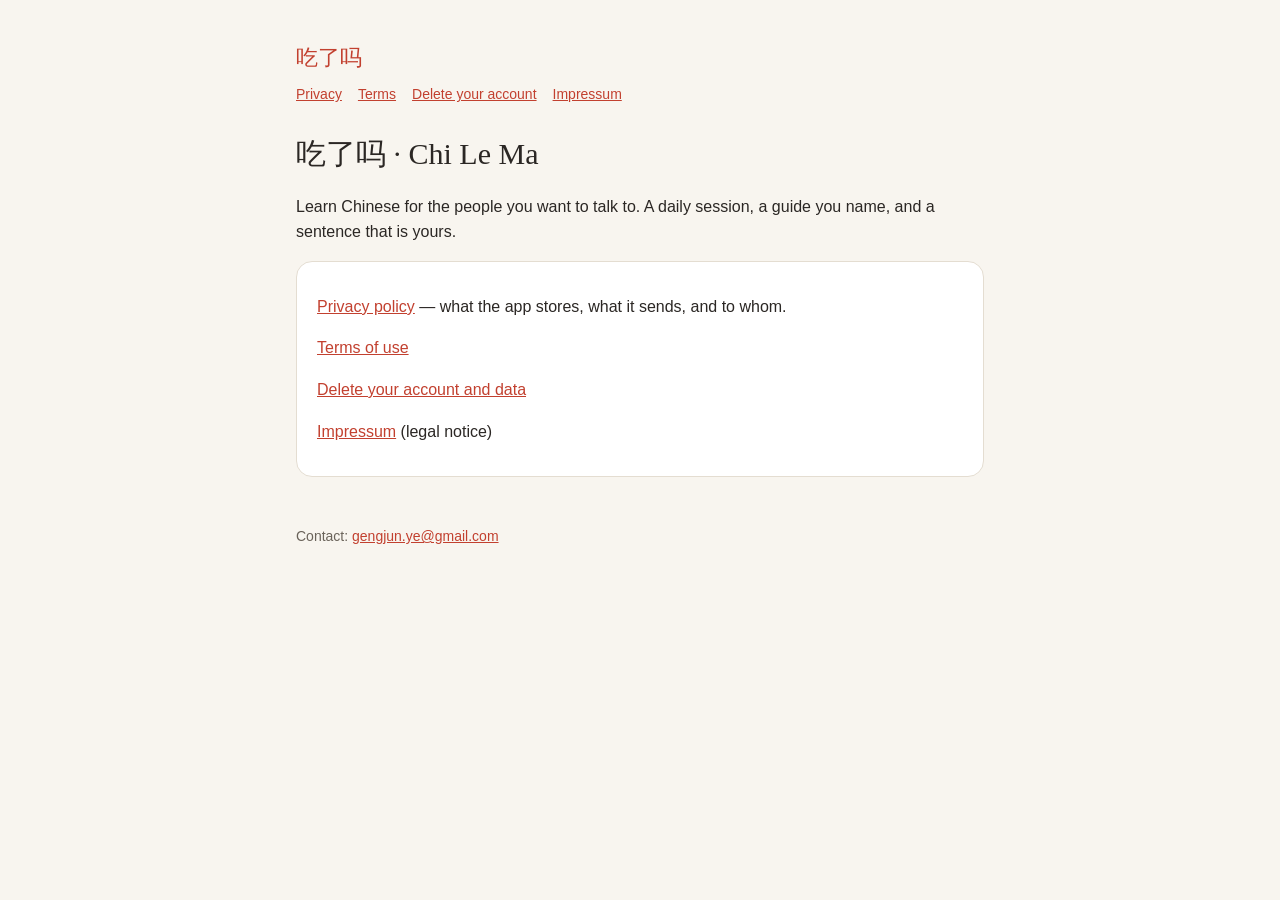
==== index.html @ 6a092551 "Legal pages: privacy, terms, account deletion, Impressum (address placeholder) Co-Authored-By: Claud" ====
<!doctype html><html lang="en"><head><meta charset="utf-8"><meta name="viewport" content="width=device-width,initial-scale=1"><title>吃了吗 Chi Le Ma</title><link rel="stylesheet" href="style.css"></head><body><main><a class="mark" href="./">吃了吗</a><nav><a href="privacy.html">Privacy</a><a href="terms.html">Terms</a><a href="delete.html">Delete your account</a><a href="impressum.html">Impressum</a></nav>
<h1>吃了吗 · Chi Le Ma</h1>
<p>Learn Chinese for the people you want to talk to. A daily session, a guide you name, and a sentence that is yours.</p>
<div class="card">
<p><a href="privacy.html">Privacy policy</a> — what the app stores, what it sends, and to whom.</p>
<p><a href="terms.html">Terms of use</a></p>
<p><a href="delete.html">Delete your account and data</a></p>
<p><a href="impressum.html">Impressum</a> (legal notice)</p>
</div>
<p class="soft" style="margin-top:48px">Contact: <a href="mailto:gengjun.ye@gmail.com">gengjun.ye@gmail.com</a></p></main></body></html>
---- style.css ----
:root { --paper:#F8F5EF; --card:#fff; --ink:#2B2724; --soft:#6A635A; --red:#C2402F; --border:#E4DDD1; }
@media (prefers-color-scheme: dark) { :root { --paper:#141210; --card:#1F1C18; --ink:#F5F1E8; --soft:rgba(245,241,232,.64); --red:#E0705F; --border:rgba(255,255,255,.09); } }
* { box-sizing:border-box; }
body { margin:0; background:var(--paper); color:var(--ink); font:16px/1.6 -apple-system, "Segoe UI", Roboto, sans-serif; }
main { max-width:720px; margin:0 auto; padding:40px 16px 64px; }
h1 { font-family:"Noto Serif SC", Georgia, serif; font-weight:400; font-size:30px; margin:0 0 4px; }
h2 { font-size:18px; margin:32px 0 8px; }
.mark { color:var(--red); font-family:"Noto Serif SC", serif; font-size:22px; text-decoration:none; }
.meta, .soft { color:var(--soft); font-size:14px; }
a { color:var(--red); }
nav { display:flex; flex-wrap:wrap; gap:16px; margin:8px 0 24px; font-size:14px; }
.card { background:var(--card); border:1px solid var(--border); border-radius:16px; padding:16px 20px; margin:16px 0; }
.todo { background:#fff3cd; color:#5c4400; padding:0 4px; border-radius:4px; }
table { border-collapse:collapse; width:100%; font-size:14px; }
td, th { text-align:left; vertical-align:top; padding:8px; border-bottom:1px solid var(--border); }
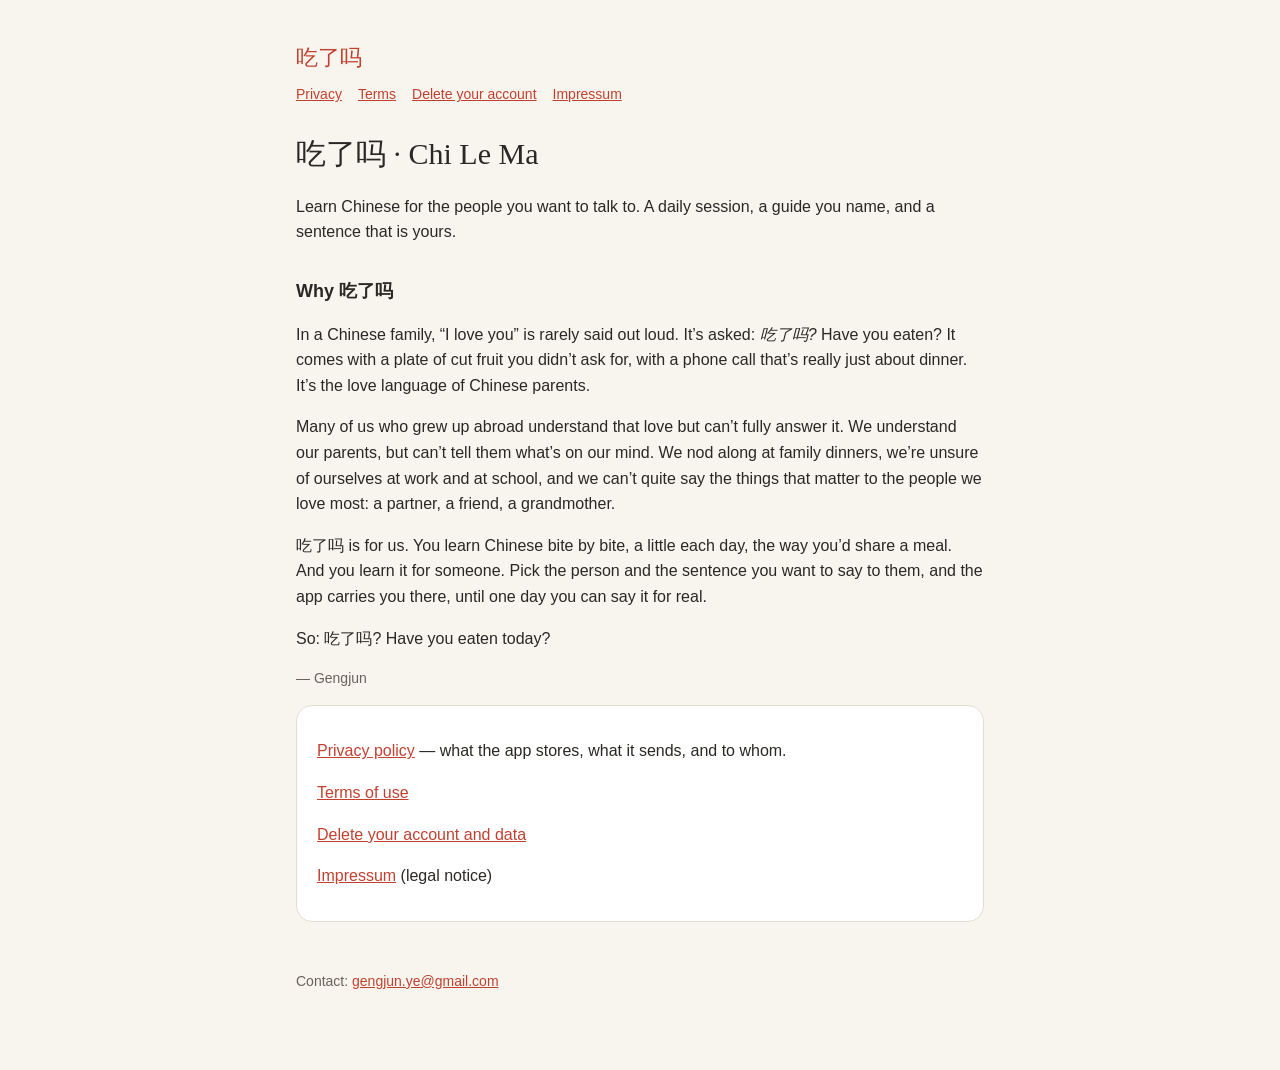
==== commit de8788fd: "Home: why 吃了吗, by Gengjun Co-Authored-By: Claude Opus 5.5 <noreply@anthropic.com>" ====
--- a/index.html
+++ b/index.html
@@ -1,6 +1,12 @@
 <!doctype html><html lang="en"><head><meta charset="utf-8"><meta name="viewport" content="width=device-width,initial-scale=1"><title>吃了吗 Chi Le Ma</title><link rel="stylesheet" href="style.css"></head><body><main><a class="mark" href="./">吃了吗</a><nav><a href="privacy.html">Privacy</a><a href="terms.html">Terms</a><a href="delete.html">Delete your account</a><a href="impressum.html">Impressum</a></nav>
 <h1>吃了吗 · Chi Le Ma</h1>
 <p>Learn Chinese for the people you want to talk to. A daily session, a guide you name, and a sentence that is yours.</p>
+<h2>Why 吃了吗</h2>
+<p>In a Chinese family, “I love you” is rarely said out loud. It’s asked: <i>吃了吗?</i> Have you eaten? It comes with a plate of cut fruit you didn’t ask for, with a phone call that’s really just about dinner. It’s the love language of Chinese parents.</p>
+<p>Many of us who grew up abroad understand that love but can’t fully answer it. We understand our parents, but can’t tell them what’s on our mind. We nod along at family dinners, we’re unsure of ourselves at work and at school, and we can’t quite say the things that matter to the people we love most: a partner, a friend, a grandmother.</p>
+<p>吃了吗 is for us. You learn Chinese bite by bite, a little each day, the way you’d share a meal. And you learn it for someone. Pick the person and the sentence you want to say to them, and the app carries you there, until one day you can say it for real.</p>
+<p>So: 吃了吗? Have you eaten today?</p>
+<p class="soft">— Gengjun</p>
 <div class="card">
 <p><a href="privacy.html">Privacy policy</a> — what the app stores, what it sends, and to whom.</p>
 <p><a href="terms.html">Terms of use</a></p>
